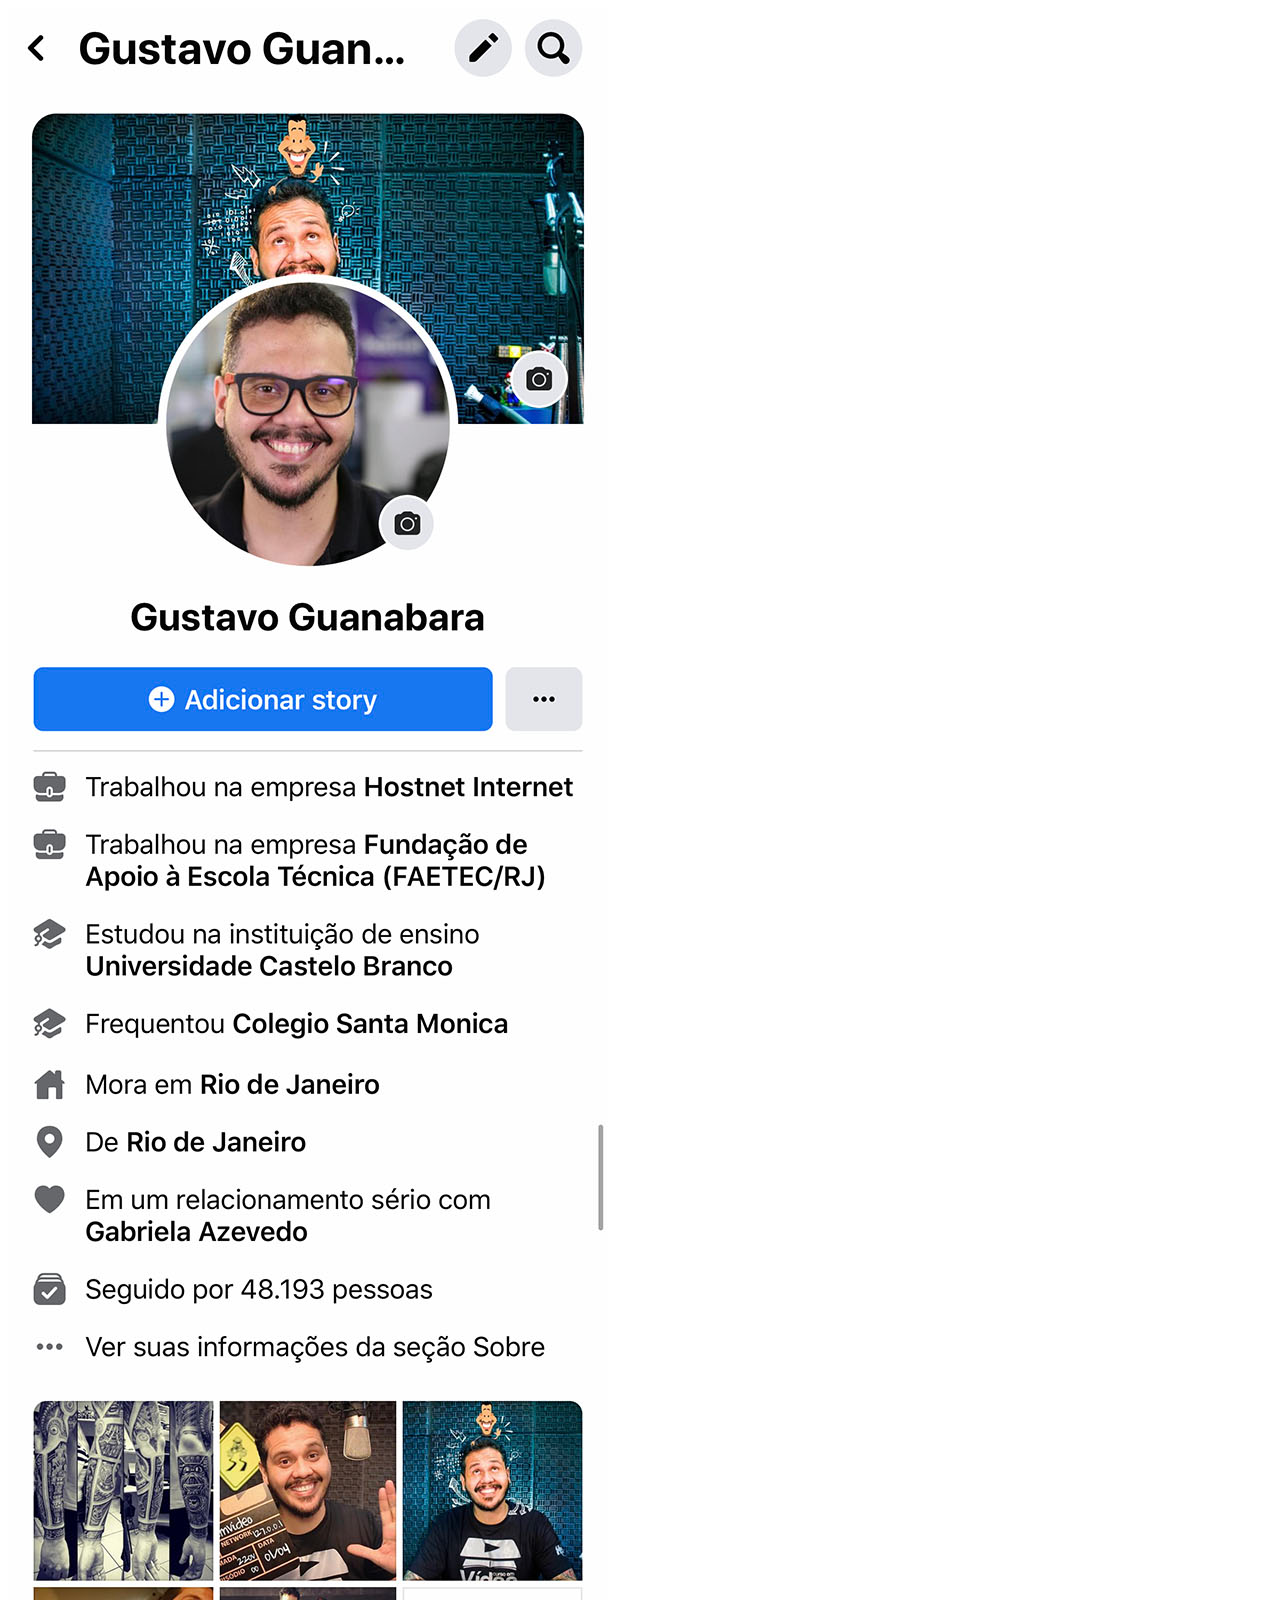
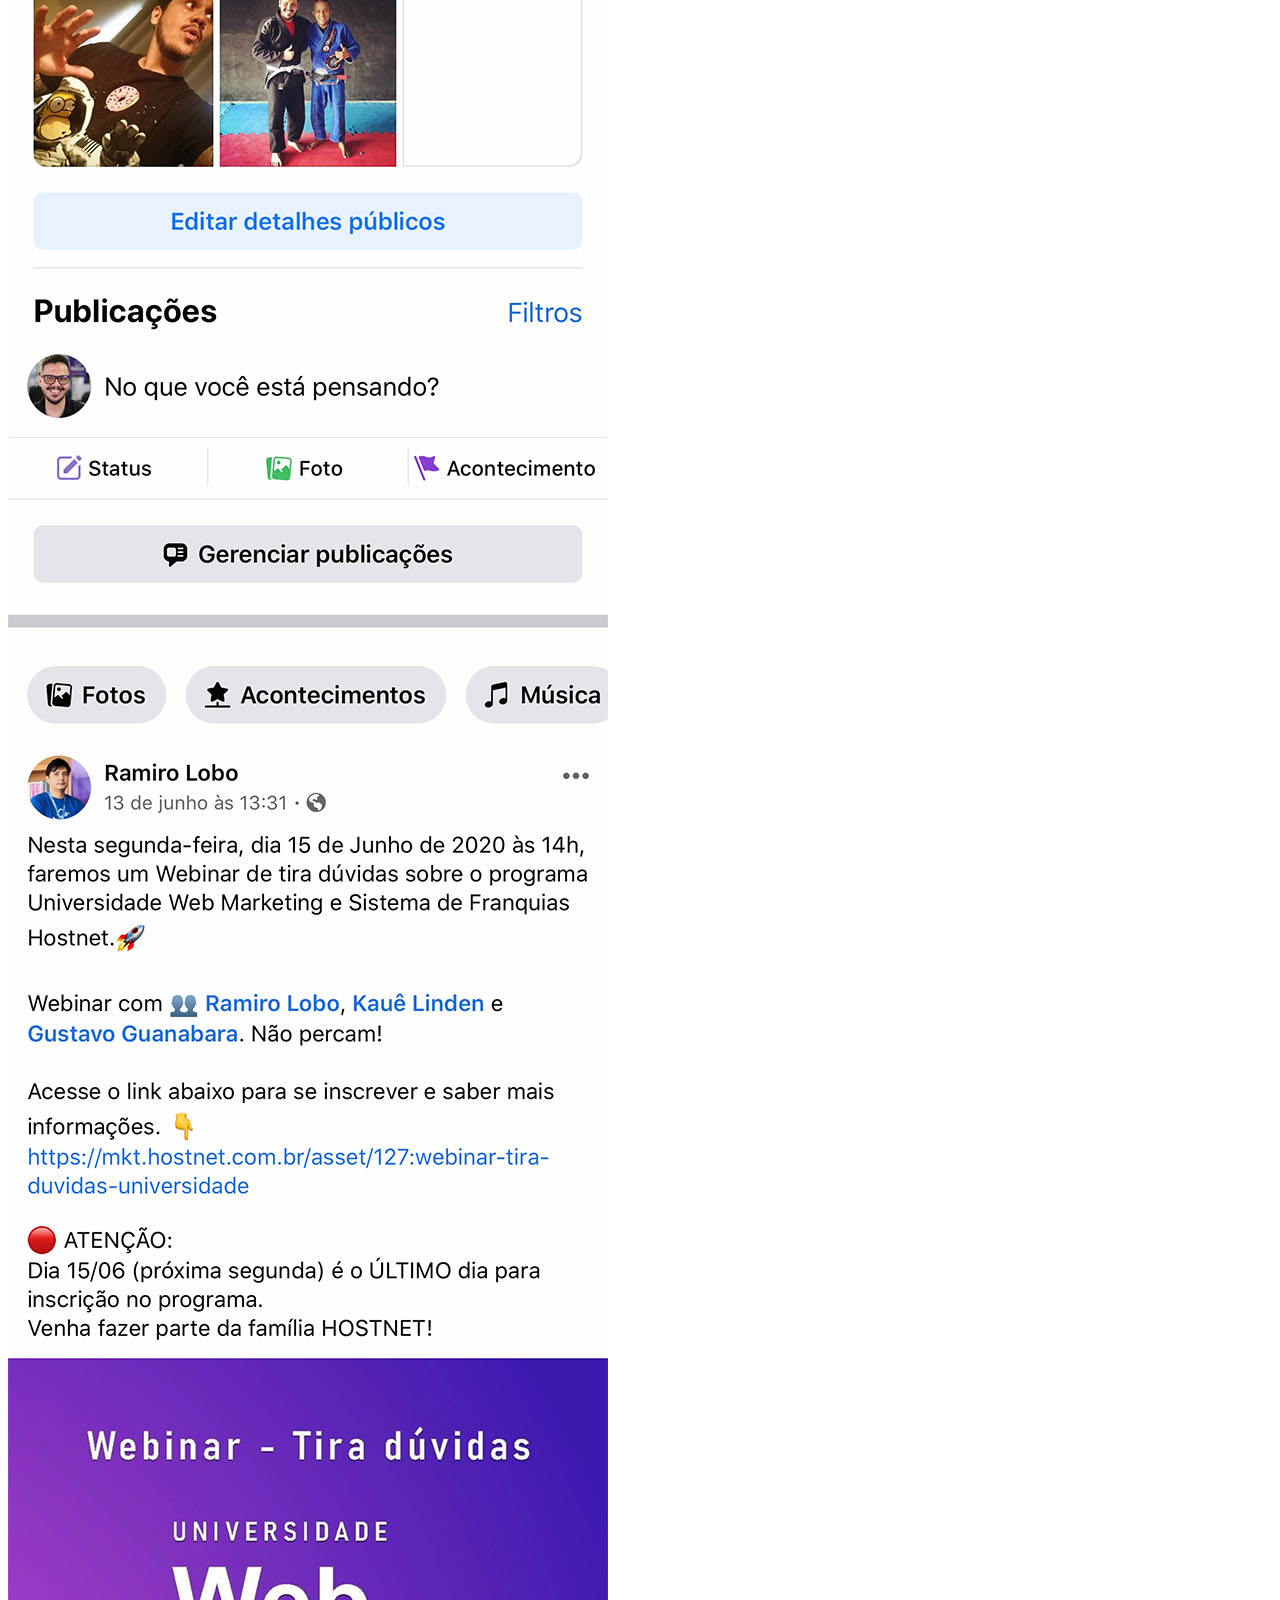
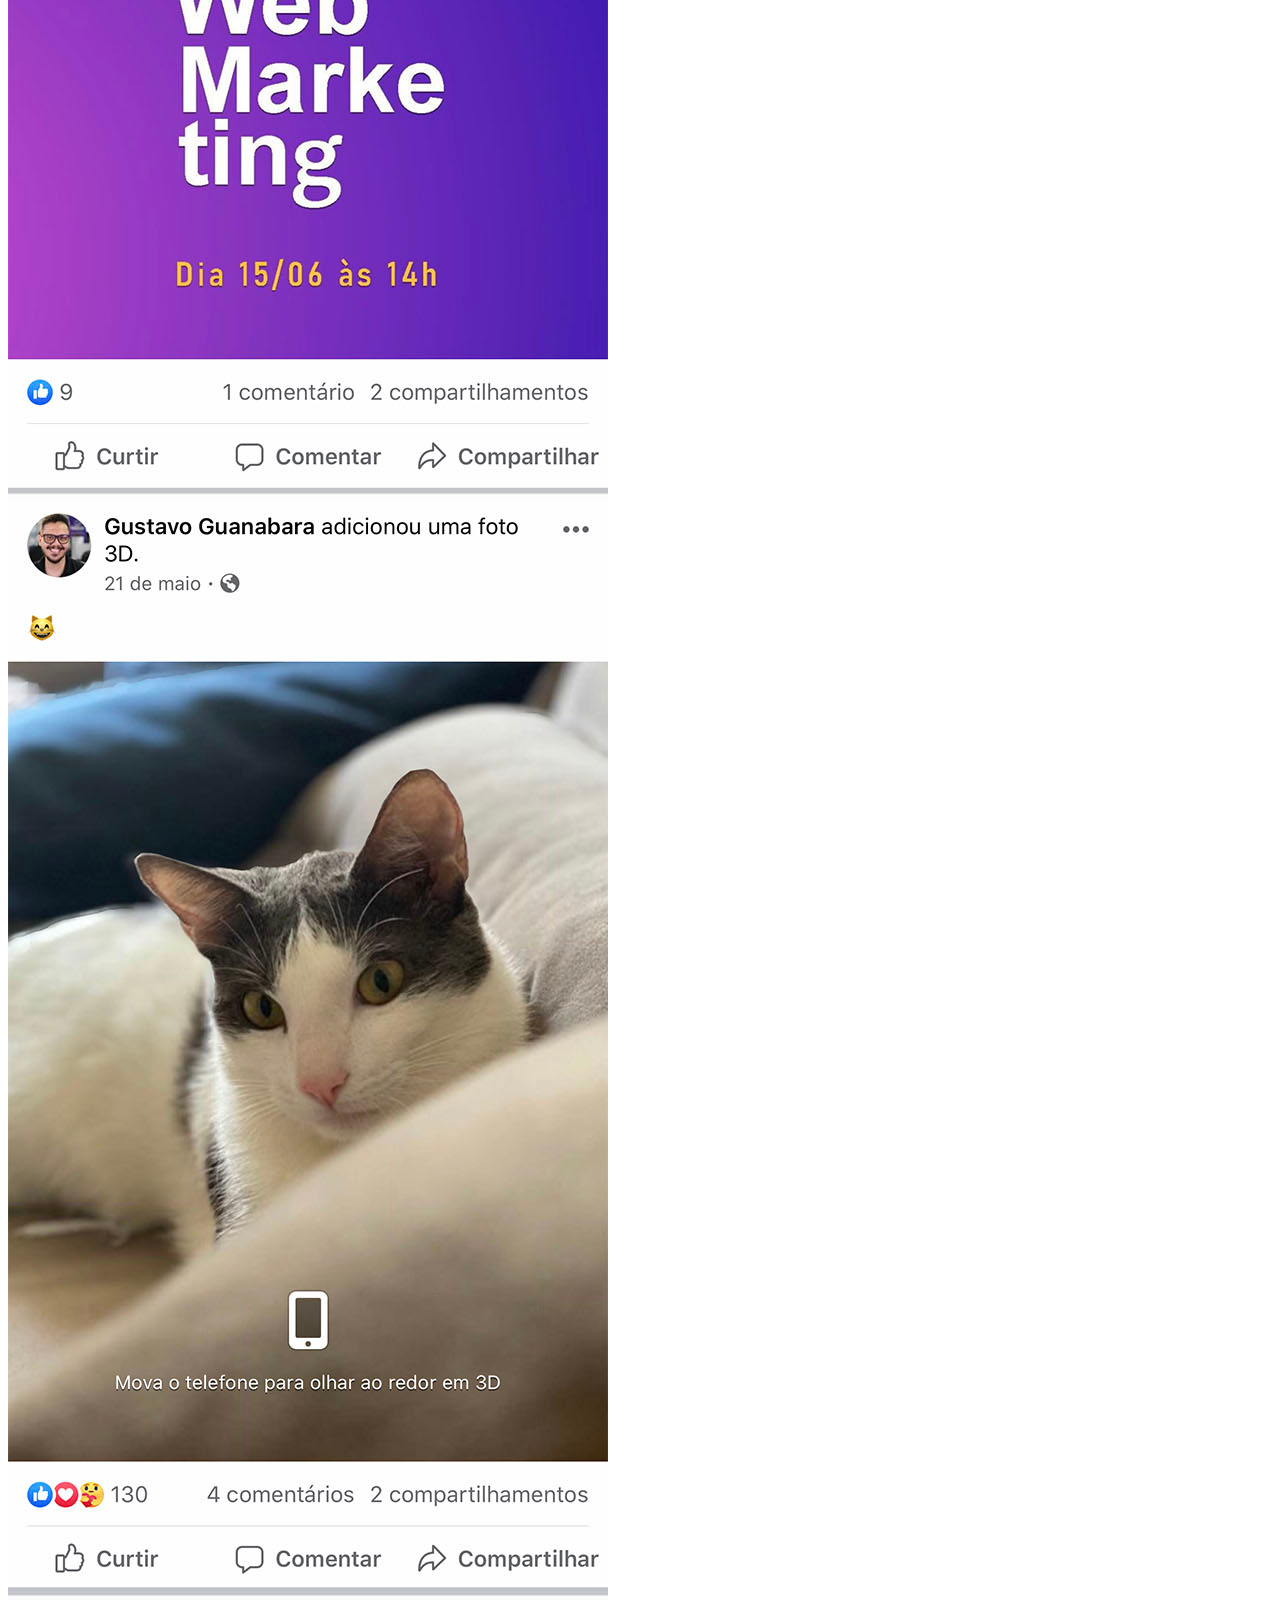
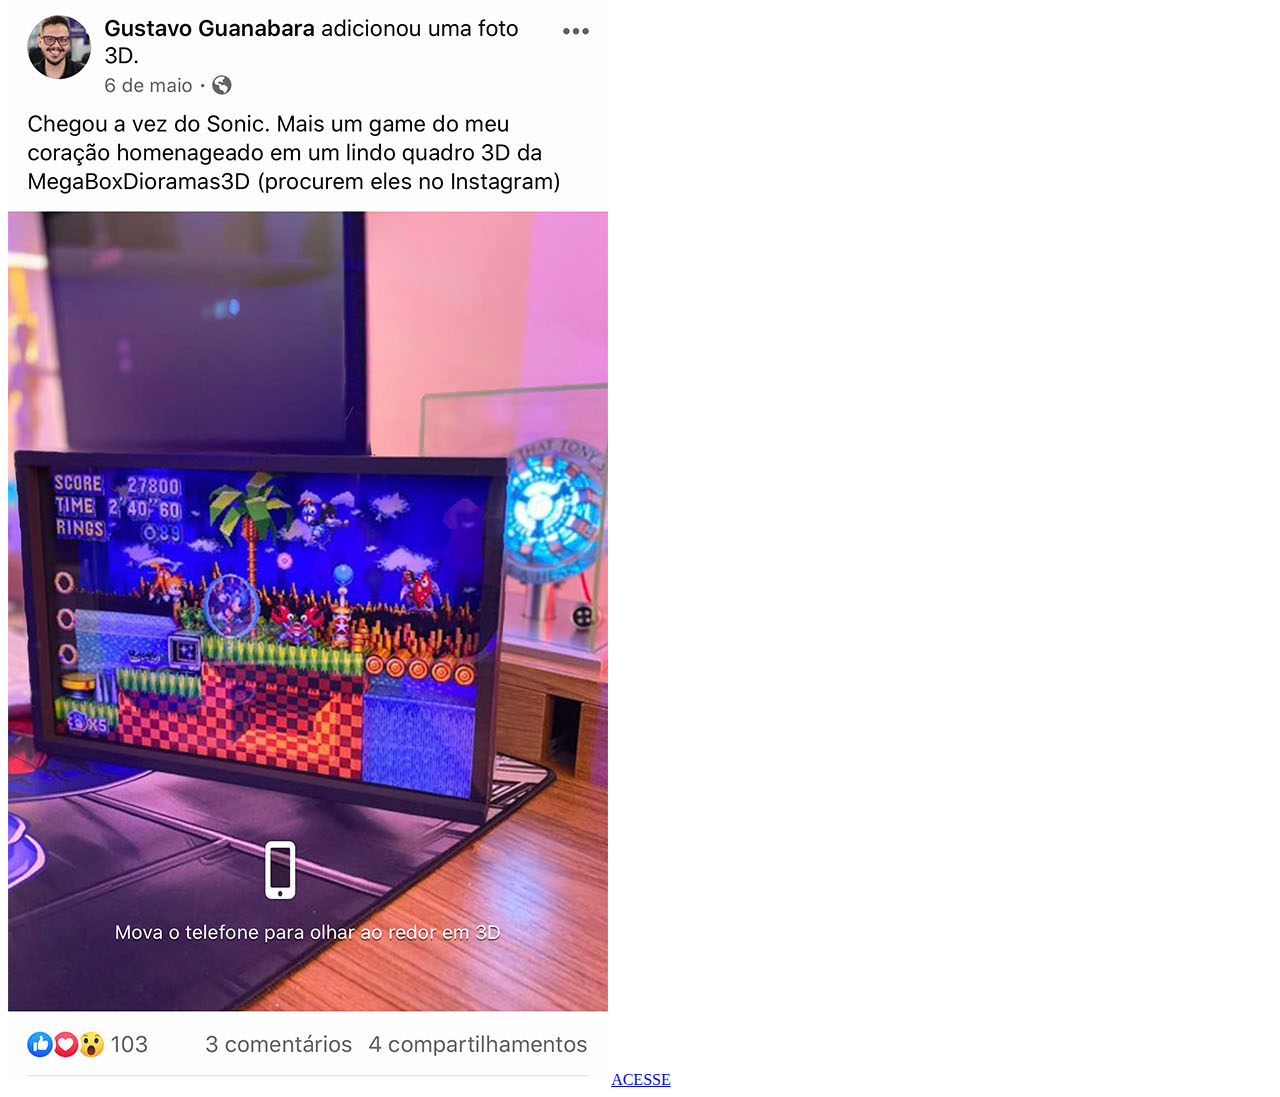
==== face.html @ 1e54d104 "Adicionando as telas no iframe" ====
<!DOCTYPE html>
<html lang="pt-br">
<head>
    <meta charset="UTF-8">
    <meta name="viewport" content="width=device-width, initial-scale=1.0">
    <title>facebook</title>
</head>
<body>
    <img src="imagens/tela-facebook.jpg" alt="facebook">
    <a href="https://www.facebook.com/gustavoguanabara" target="_blank">ACESSE</a>
</body>
</html>
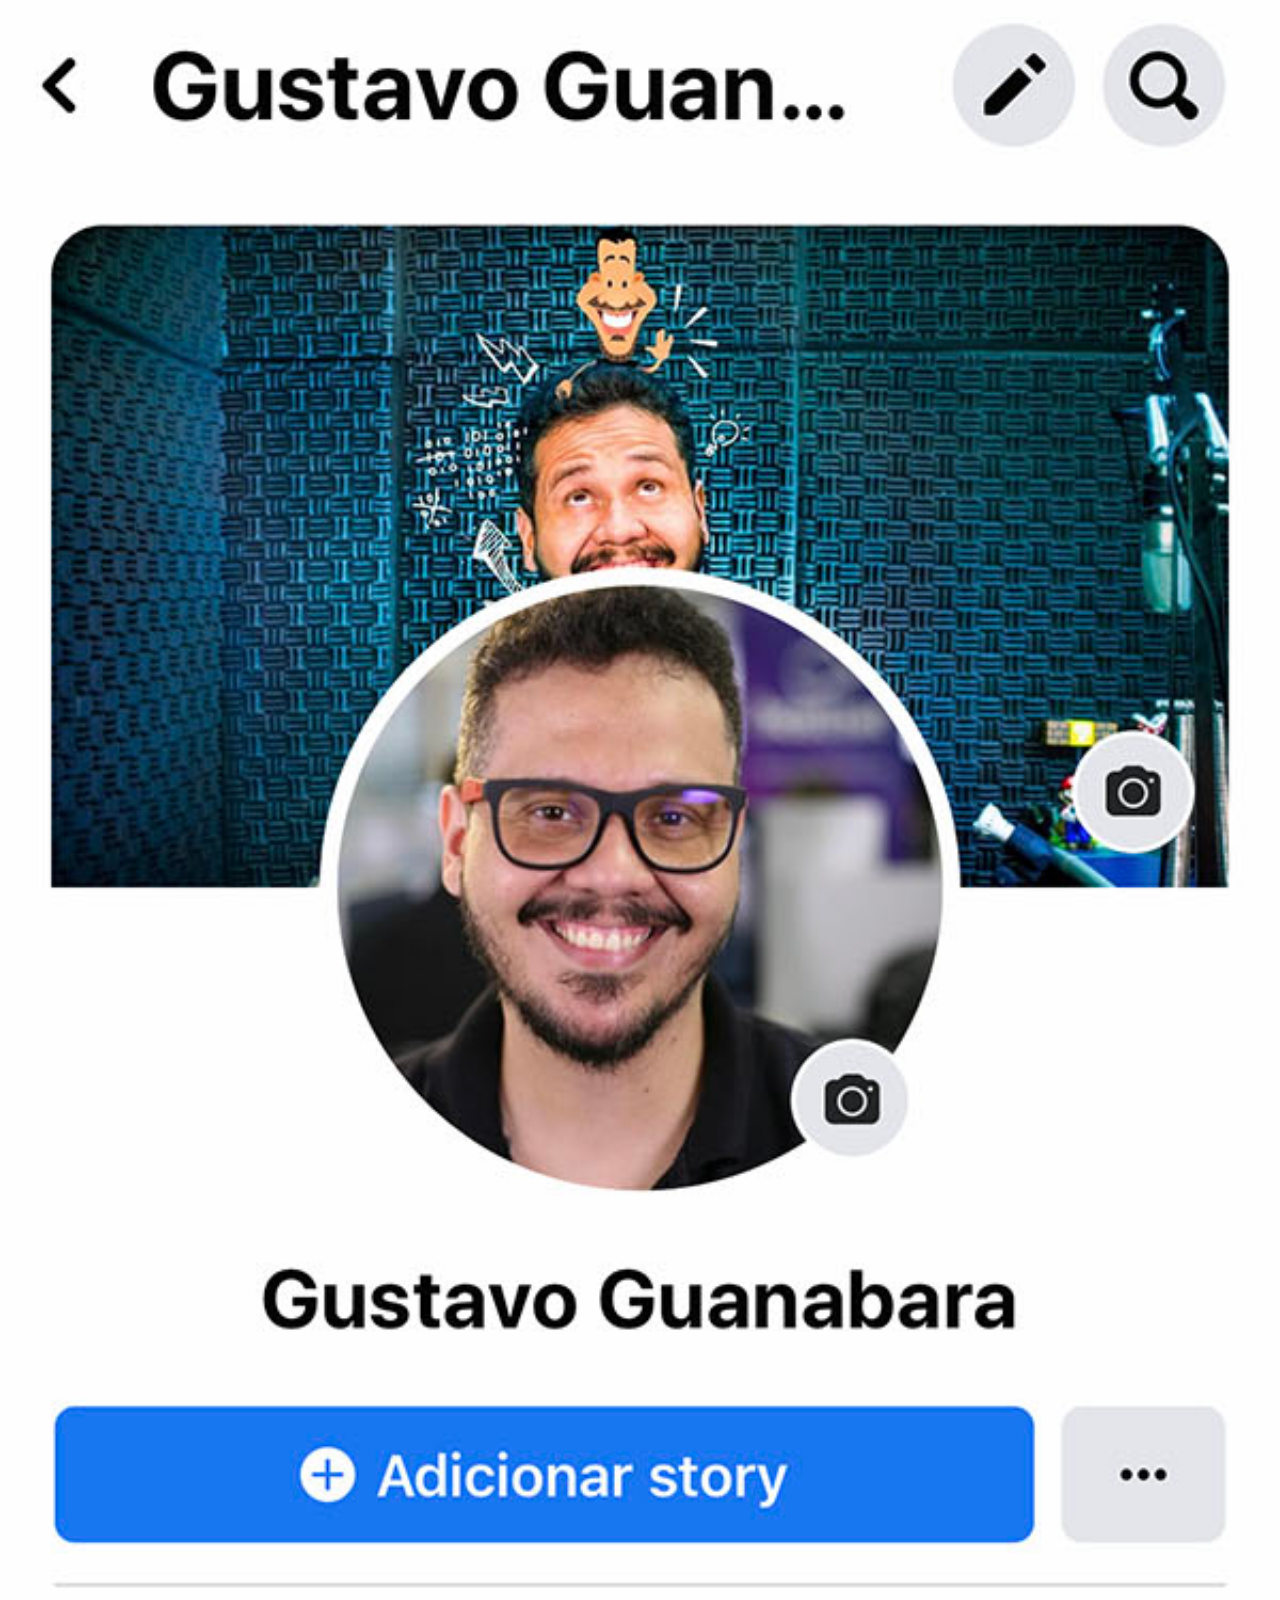
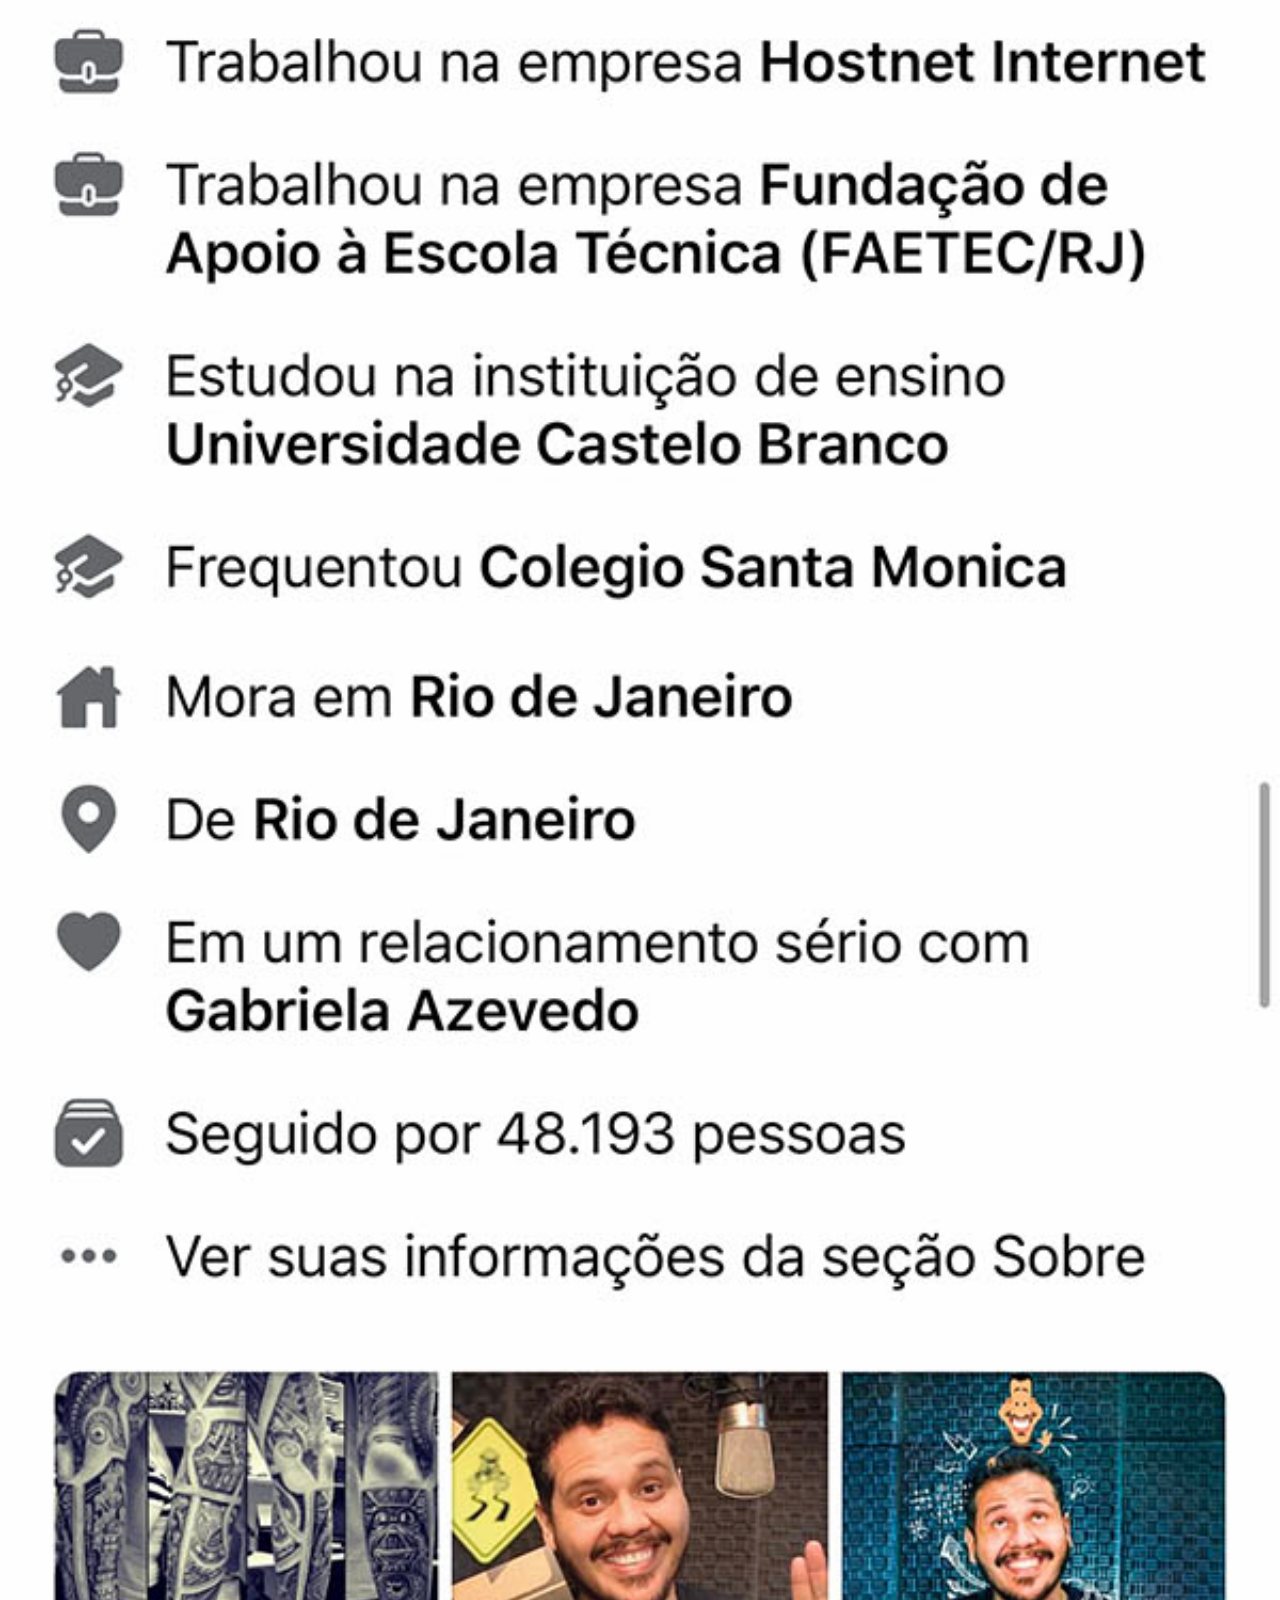
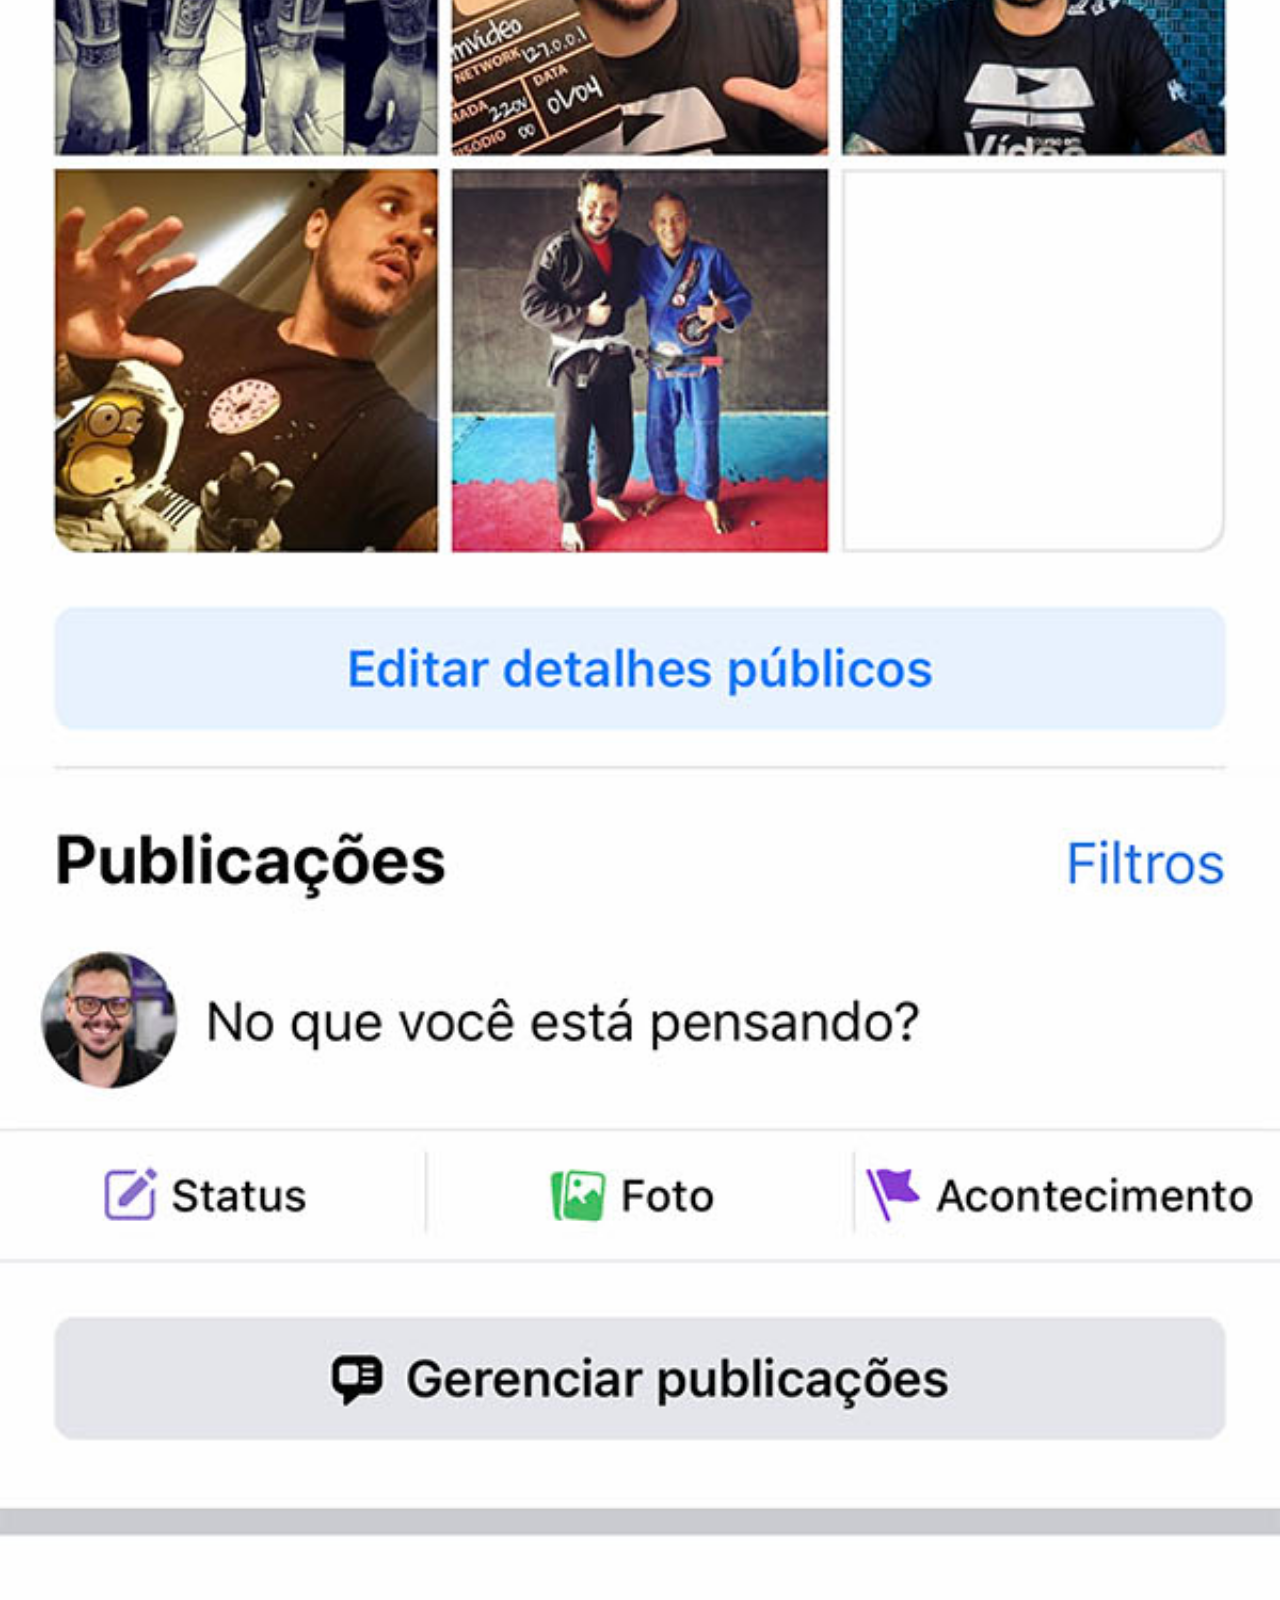
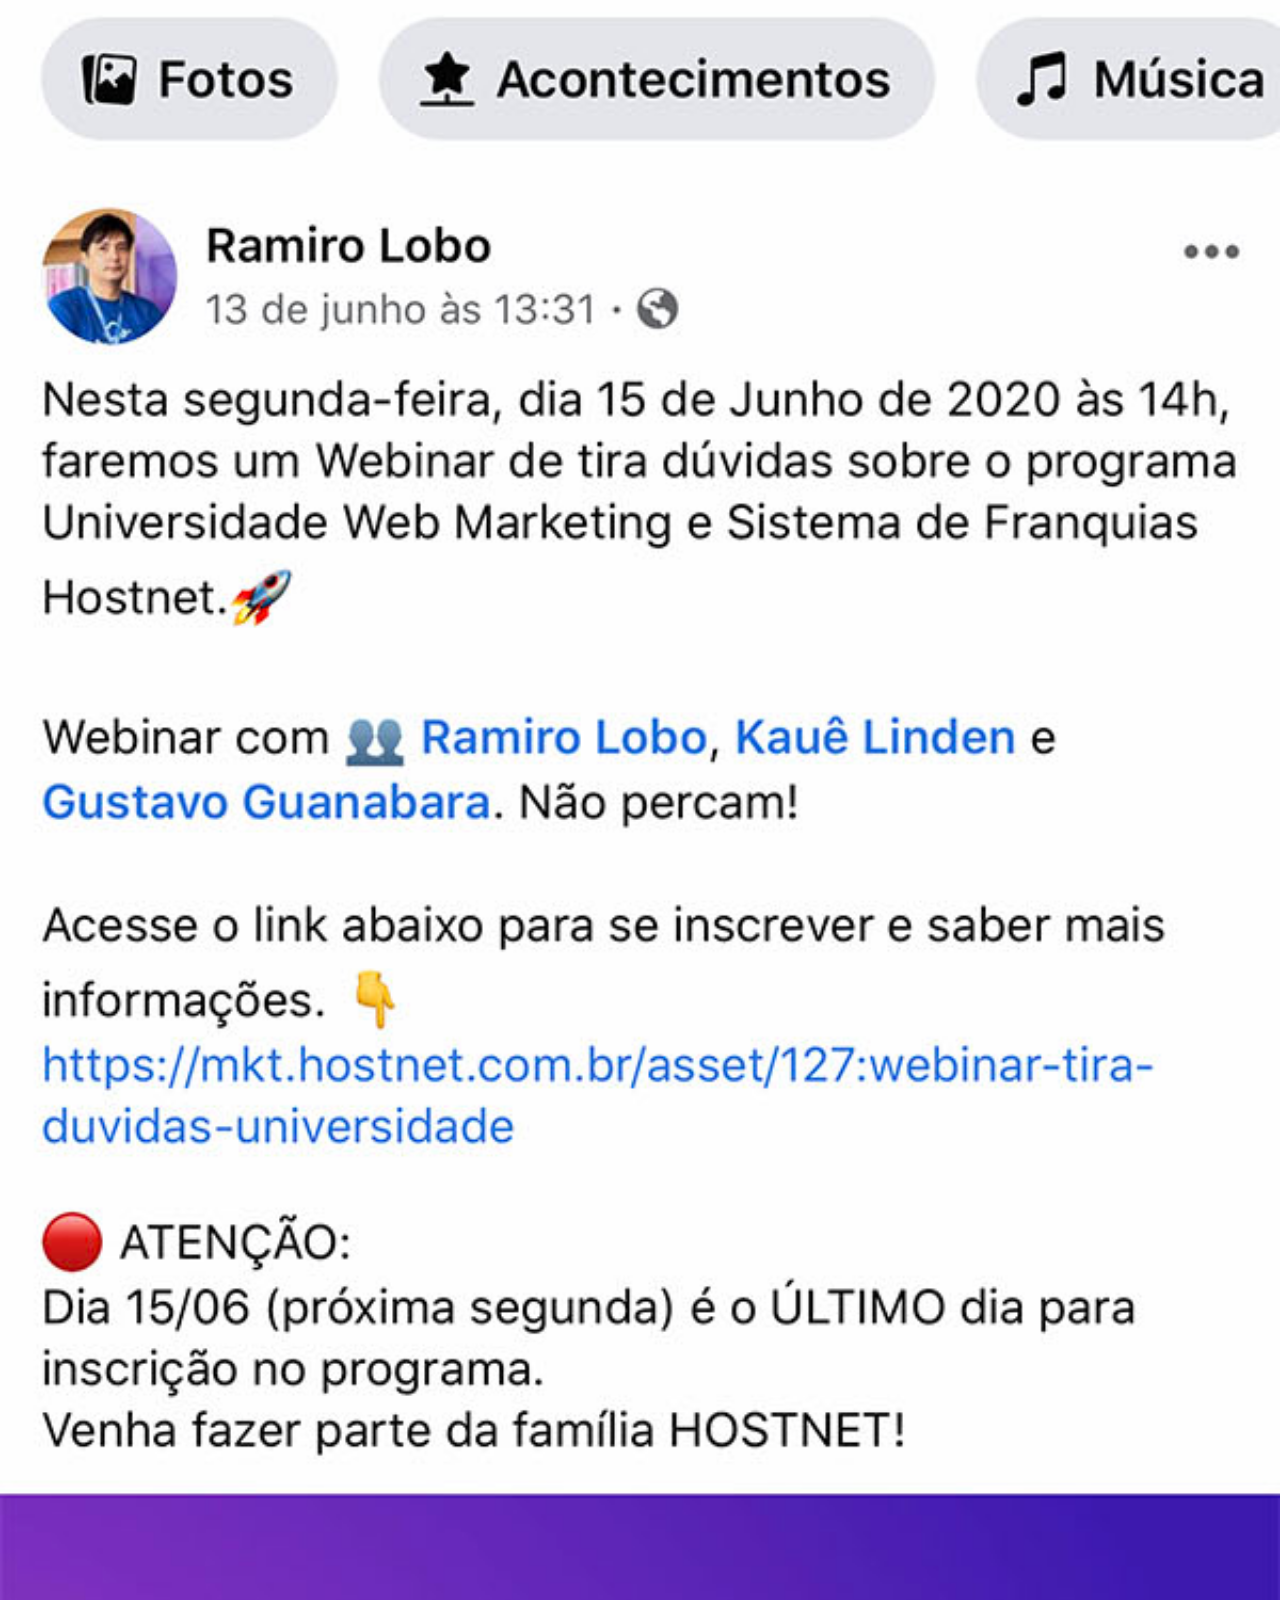
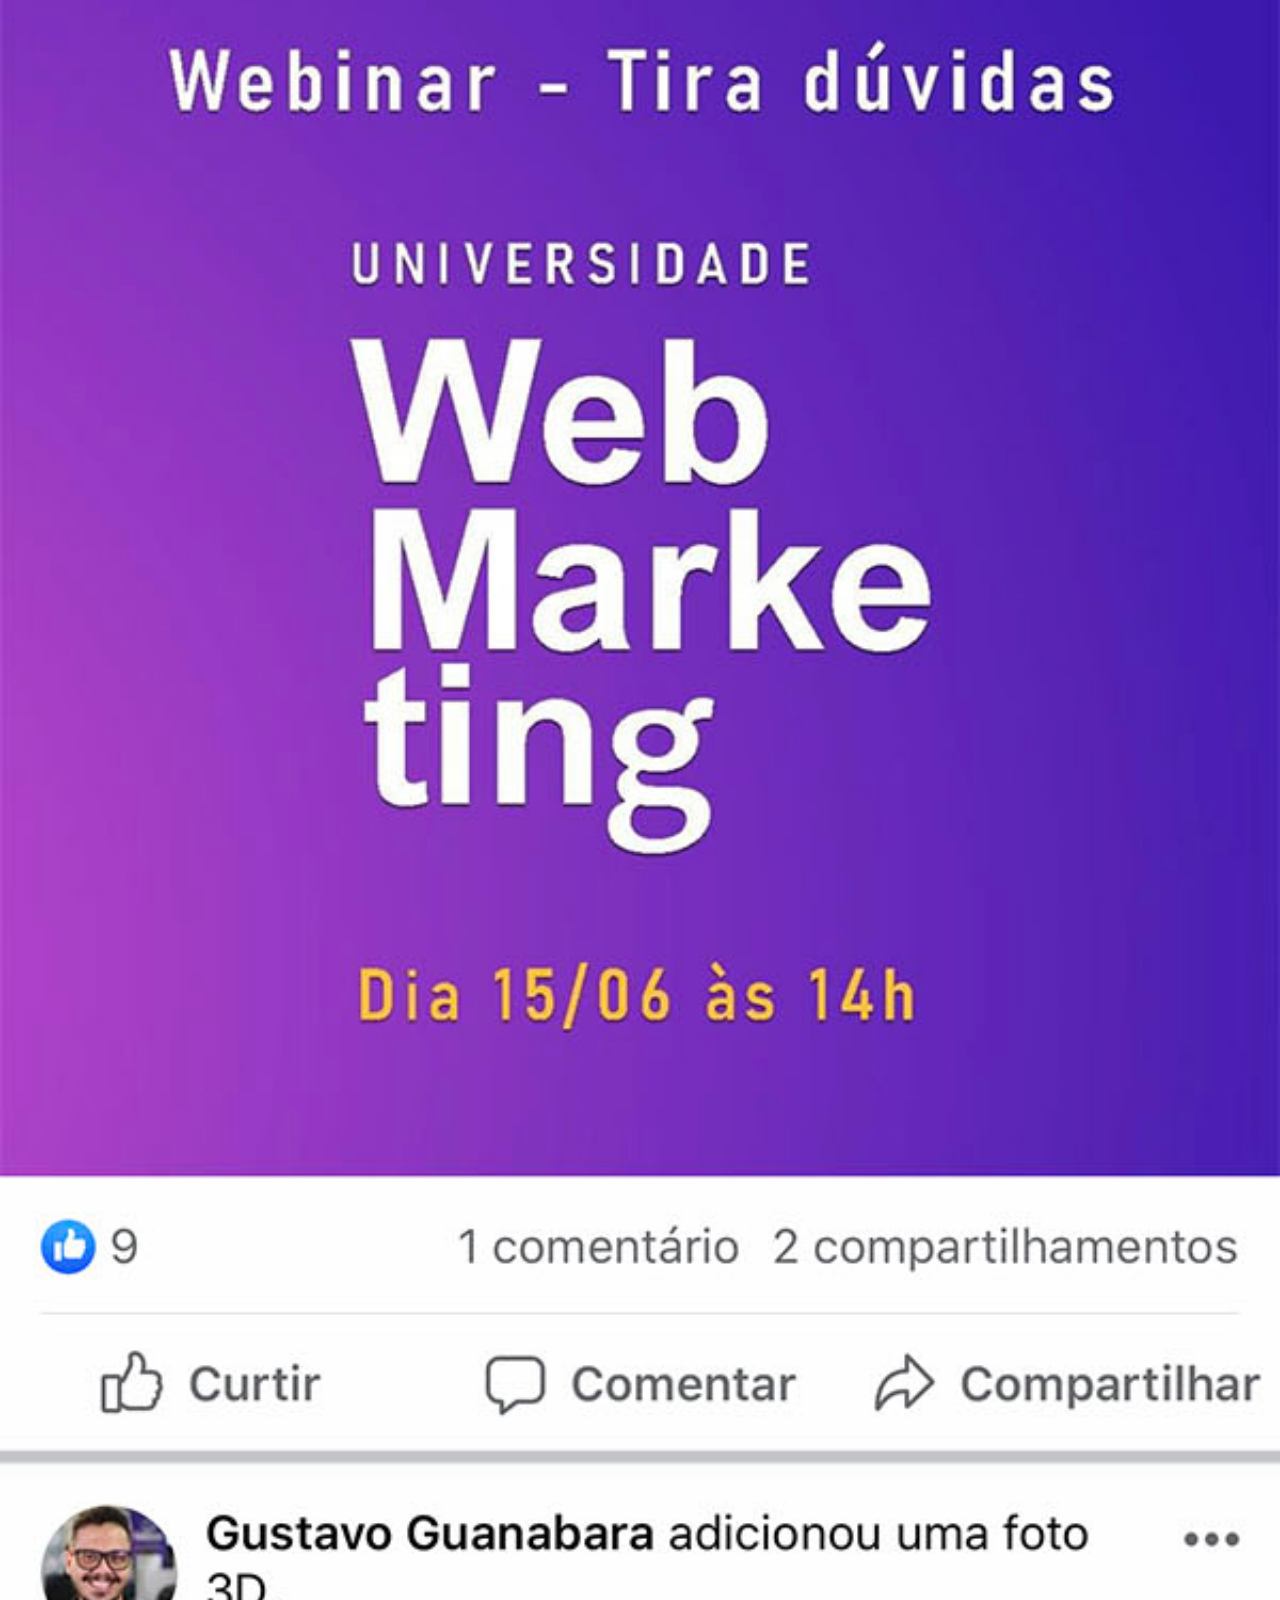
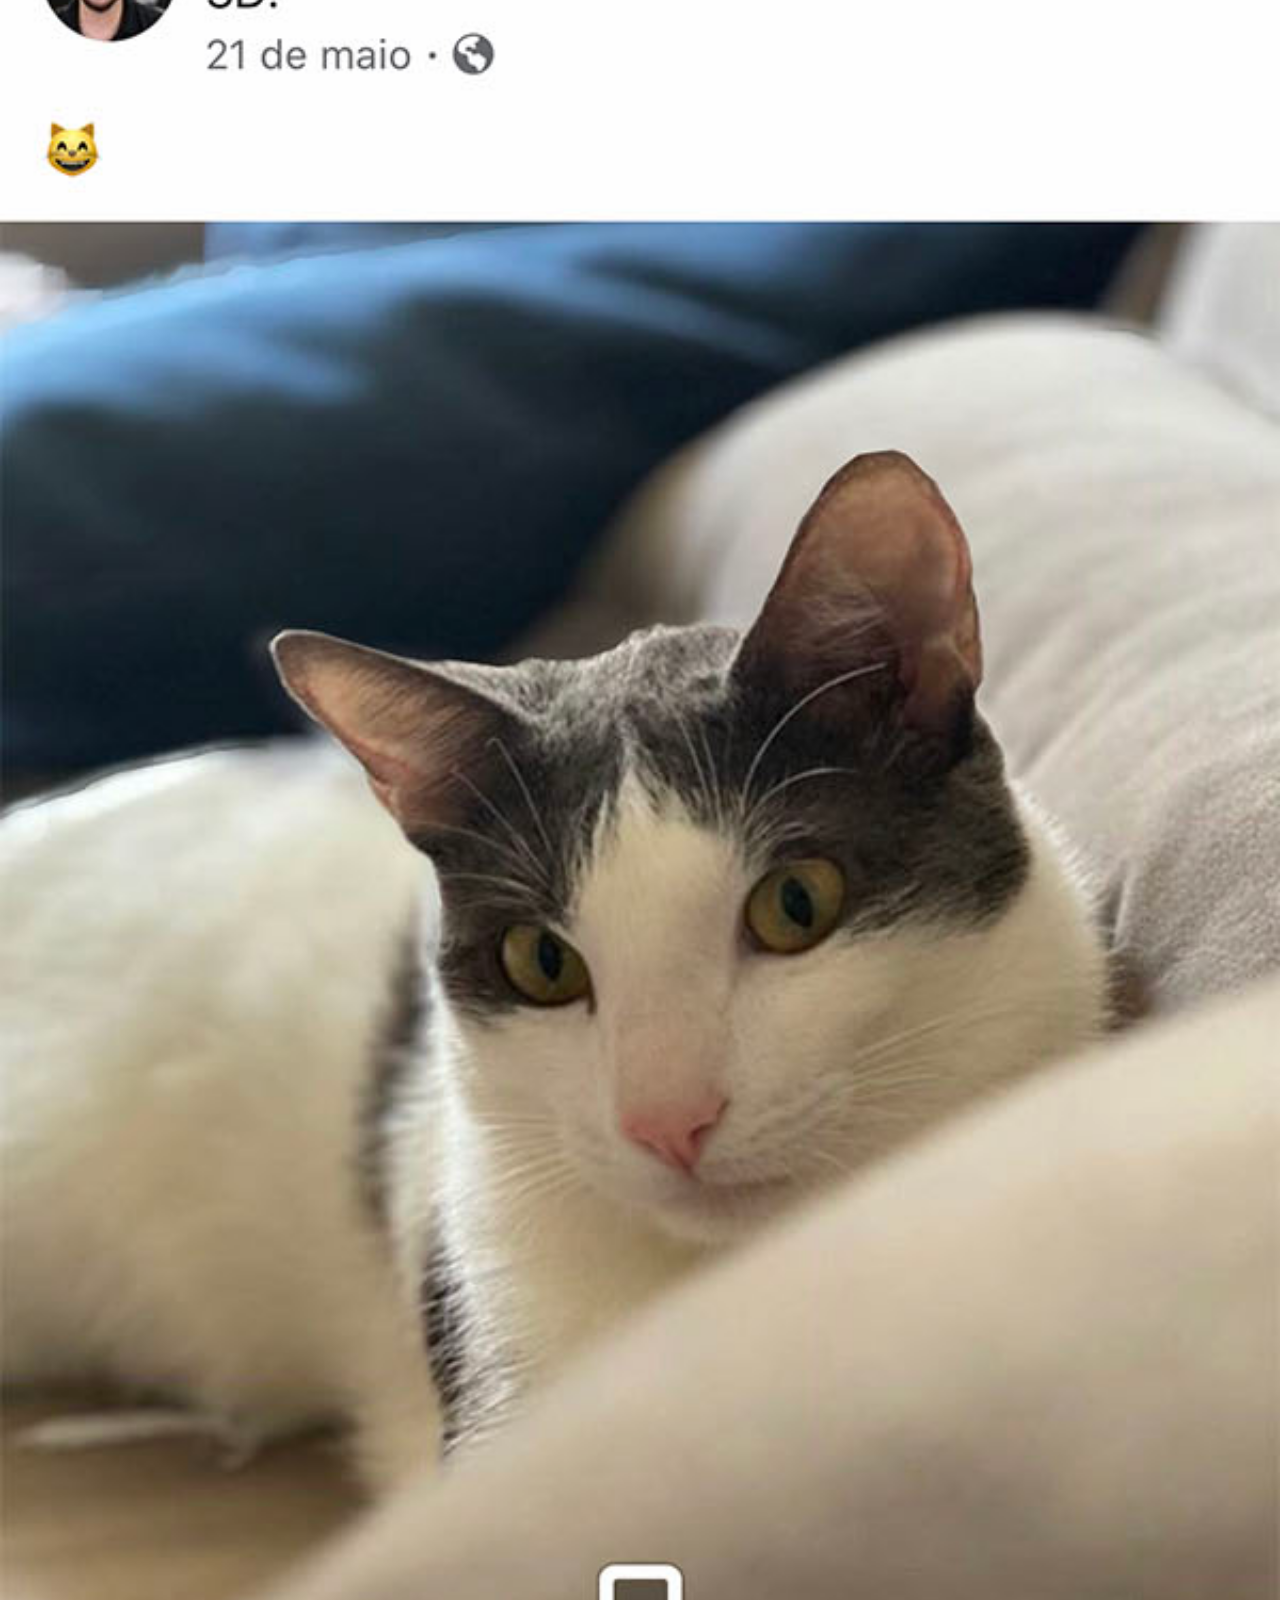
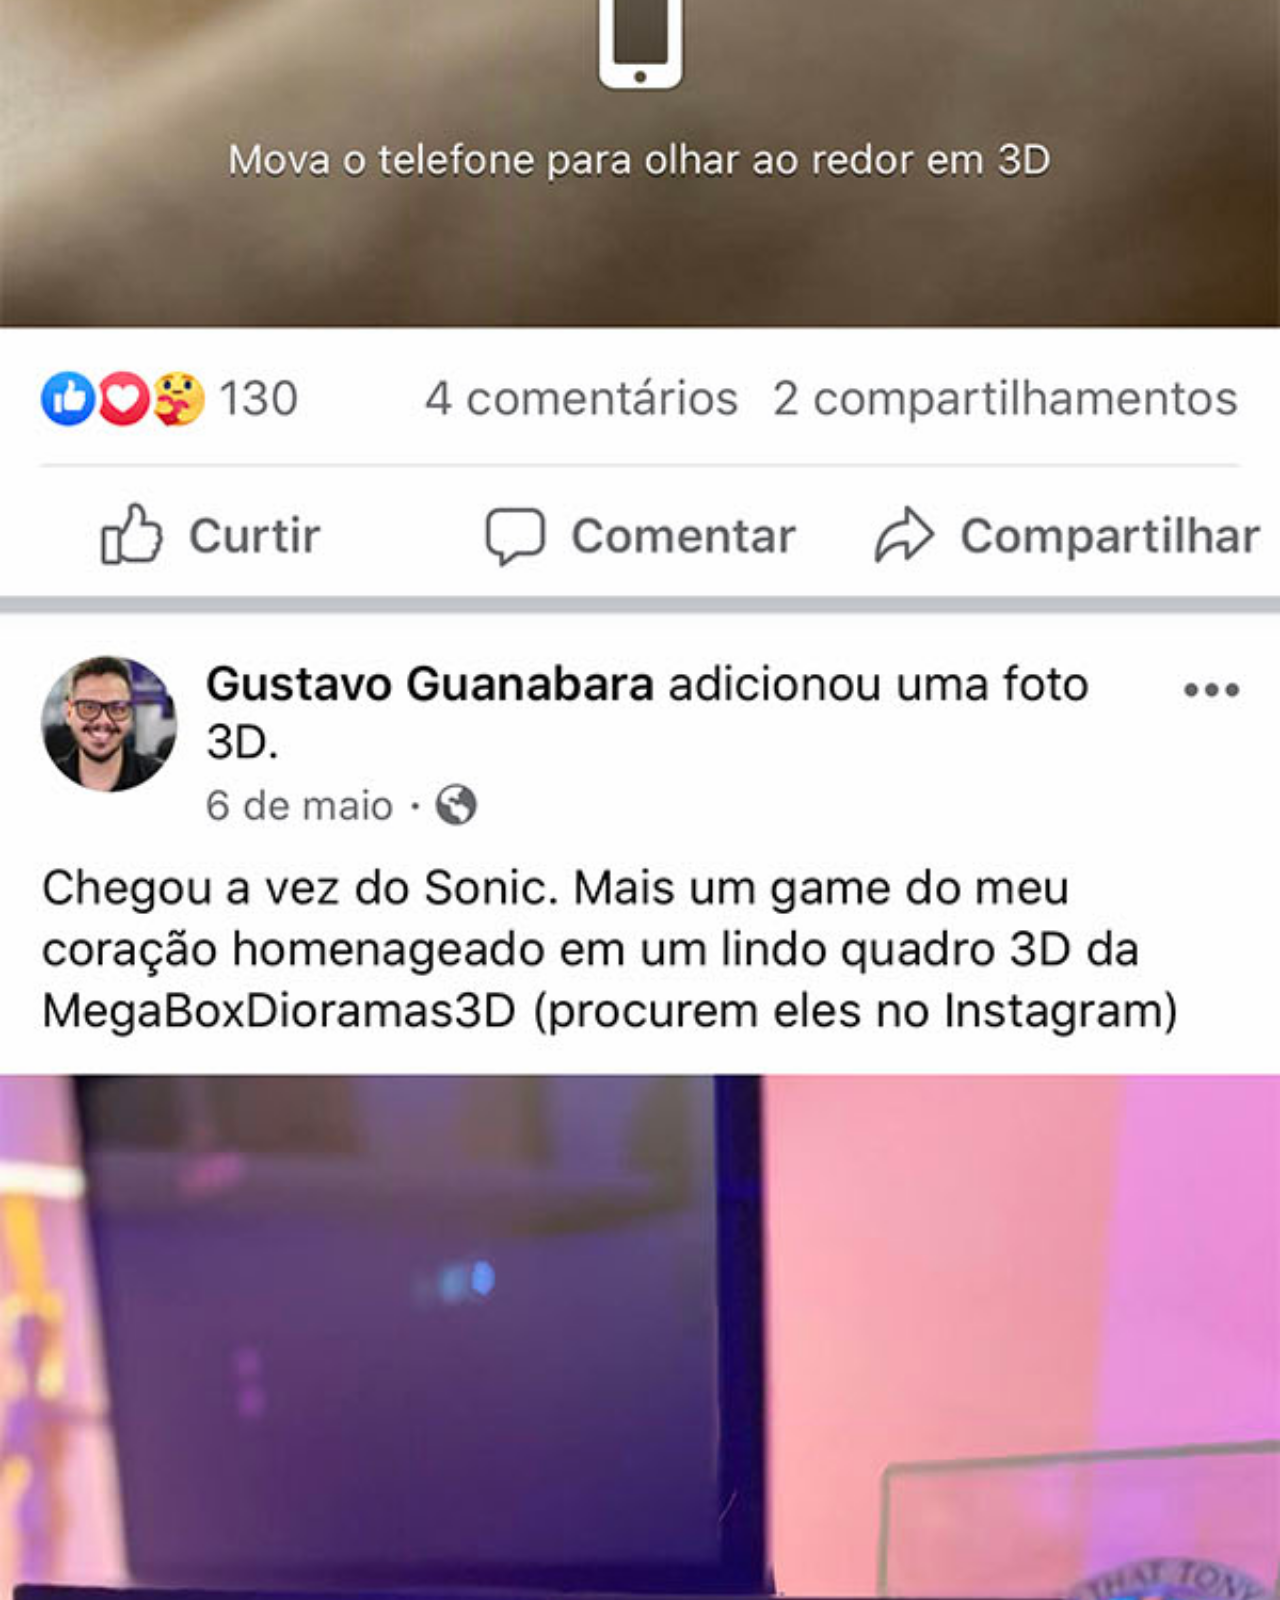
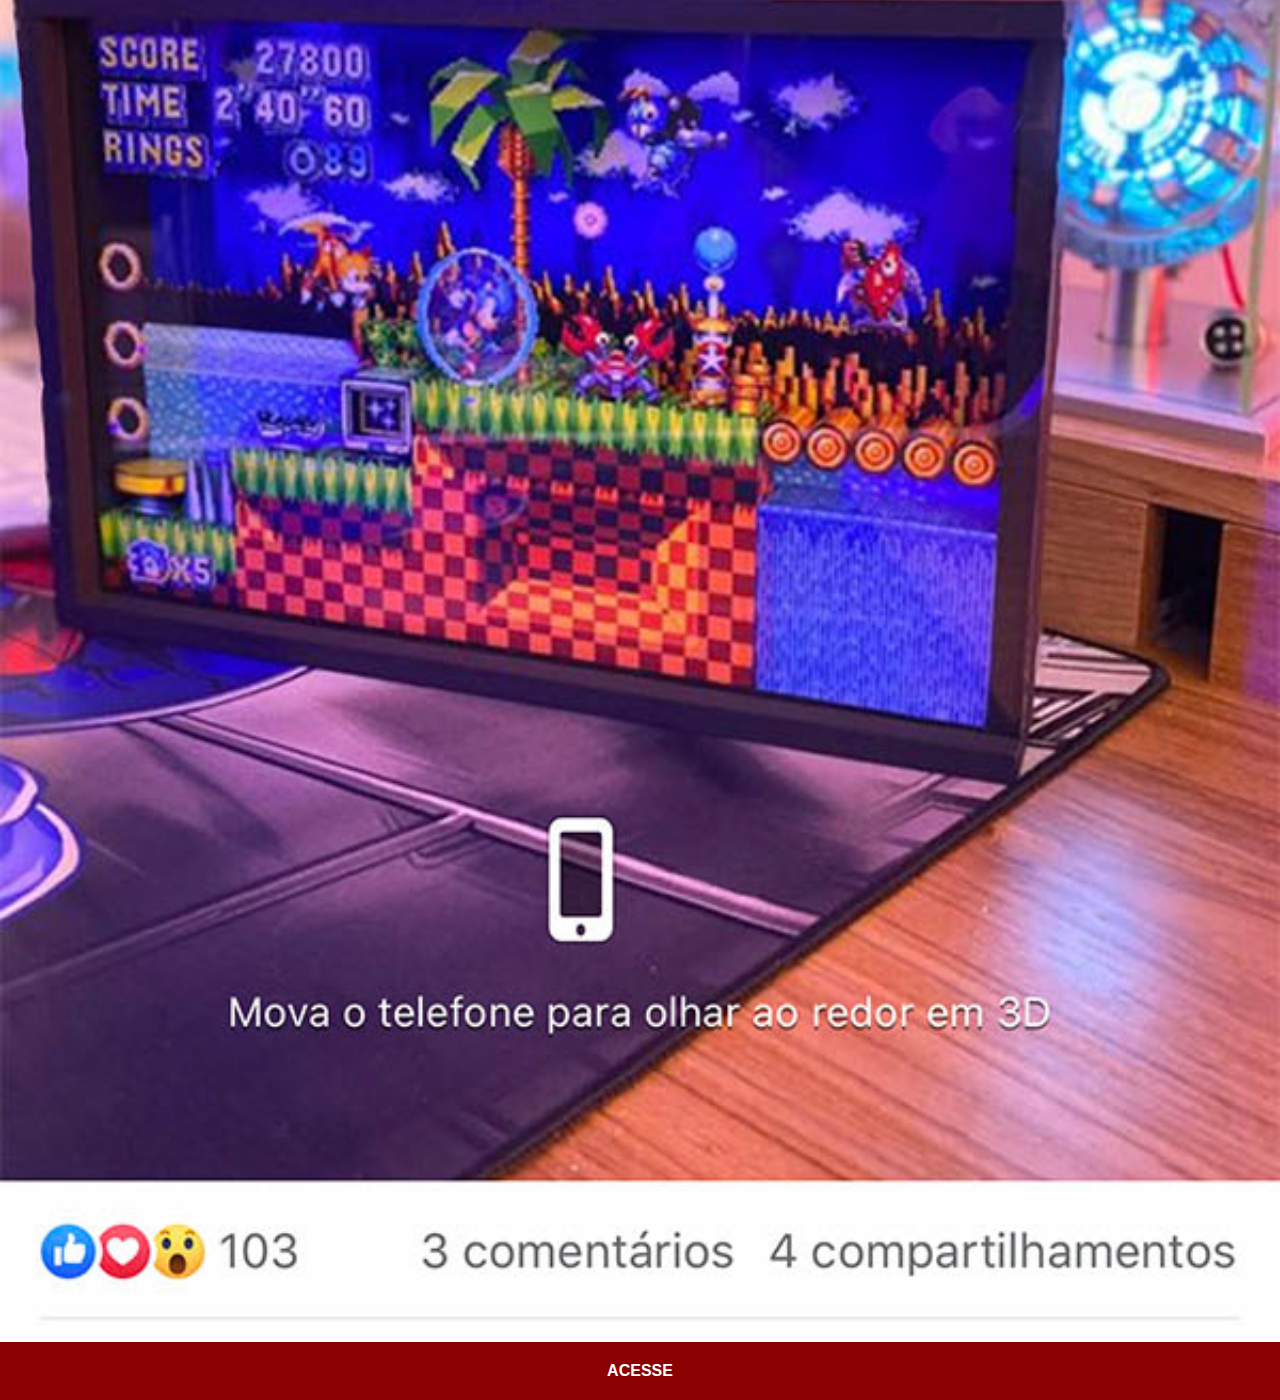
==== commit 6fe988f7: "Retocando" ====
--- a/face.html
+++ b/face.html
@@ -4,6 +4,7 @@
     <meta charset="UTF-8">
     <meta name="viewport" content="width=device-width, initial-scale=1.0">
     <title>facebook</title>
+    <link rel="stylesheet" href="stilos/social.css">
 </head>
 <body>
     <img src="imagens/tela-facebook.jpg" alt="facebook">
--- a/stilos/social.css
+++ b/stilos/social.css
@@ -0,0 +1,26 @@
+@charset "UTF-8";
+* {
+    margin: 0px;
+    padding: 0px;
+    font-family: Arial, Helvetica, sans-serif;
+}
+img {
+    height: 100%;
+    width: 100%;
+}
+::-webkit-scrollbar{
+    margin: 0px;
+    padding: 0px;
+}
+a {
+    display: block;
+    background-color: darkred;
+    color: white;
+    padding: 20px;
+    text-align: center;
+    font-weight: bolder;
+    text-decoration: none;
+}
+a:hover {
+    background-color: red;
+}